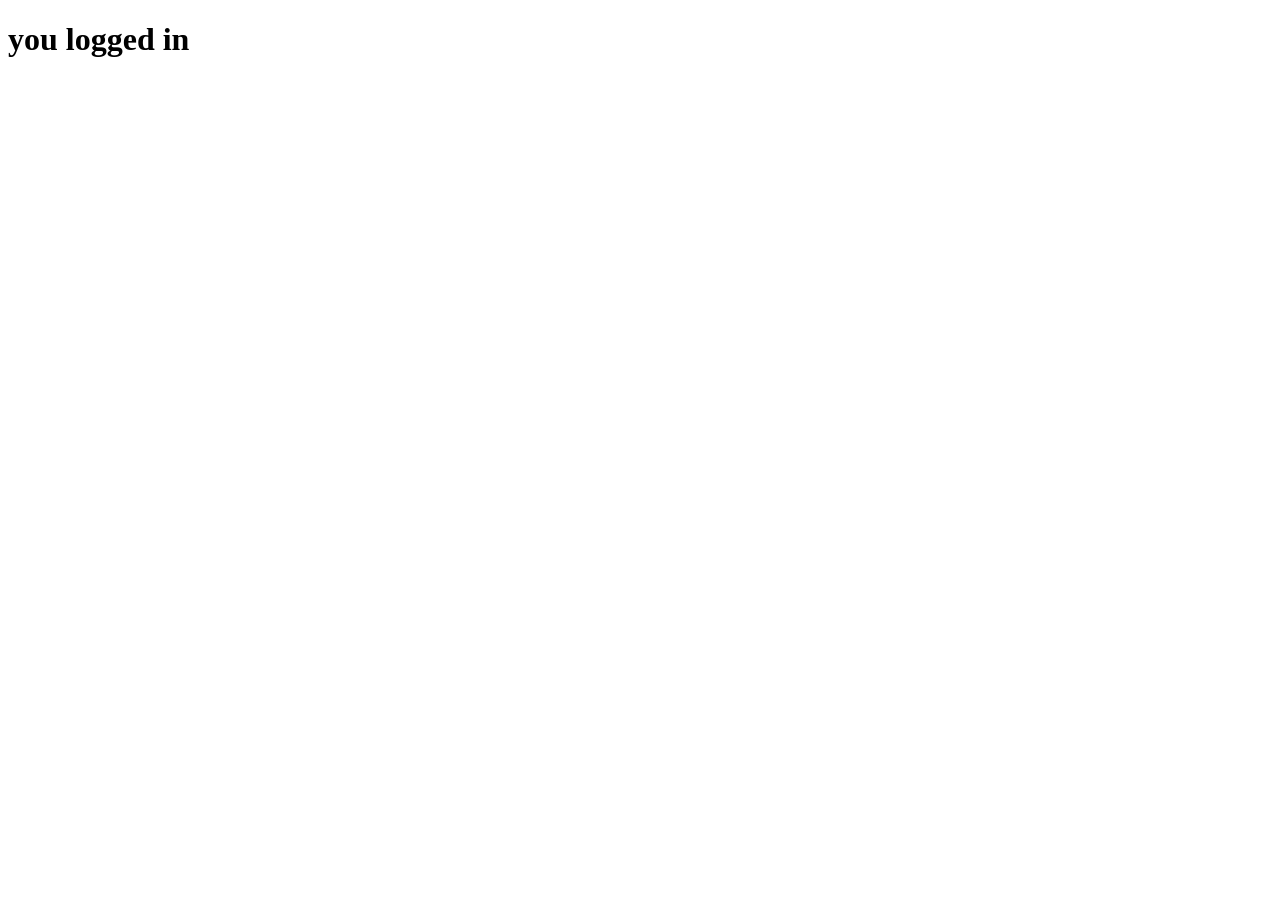
==== index.html @ 561711ca "Add files via upload" ====
<!DOCTYPE html>
<html lang="en">
<head>
    <meta charset="UTF-8">
    <meta name="viewport" content="width=device-width, initial-scale=1.0">
    <title>Document</title>
</head>
<body>
    <h1>you logged in</h1>
</body>
</html>
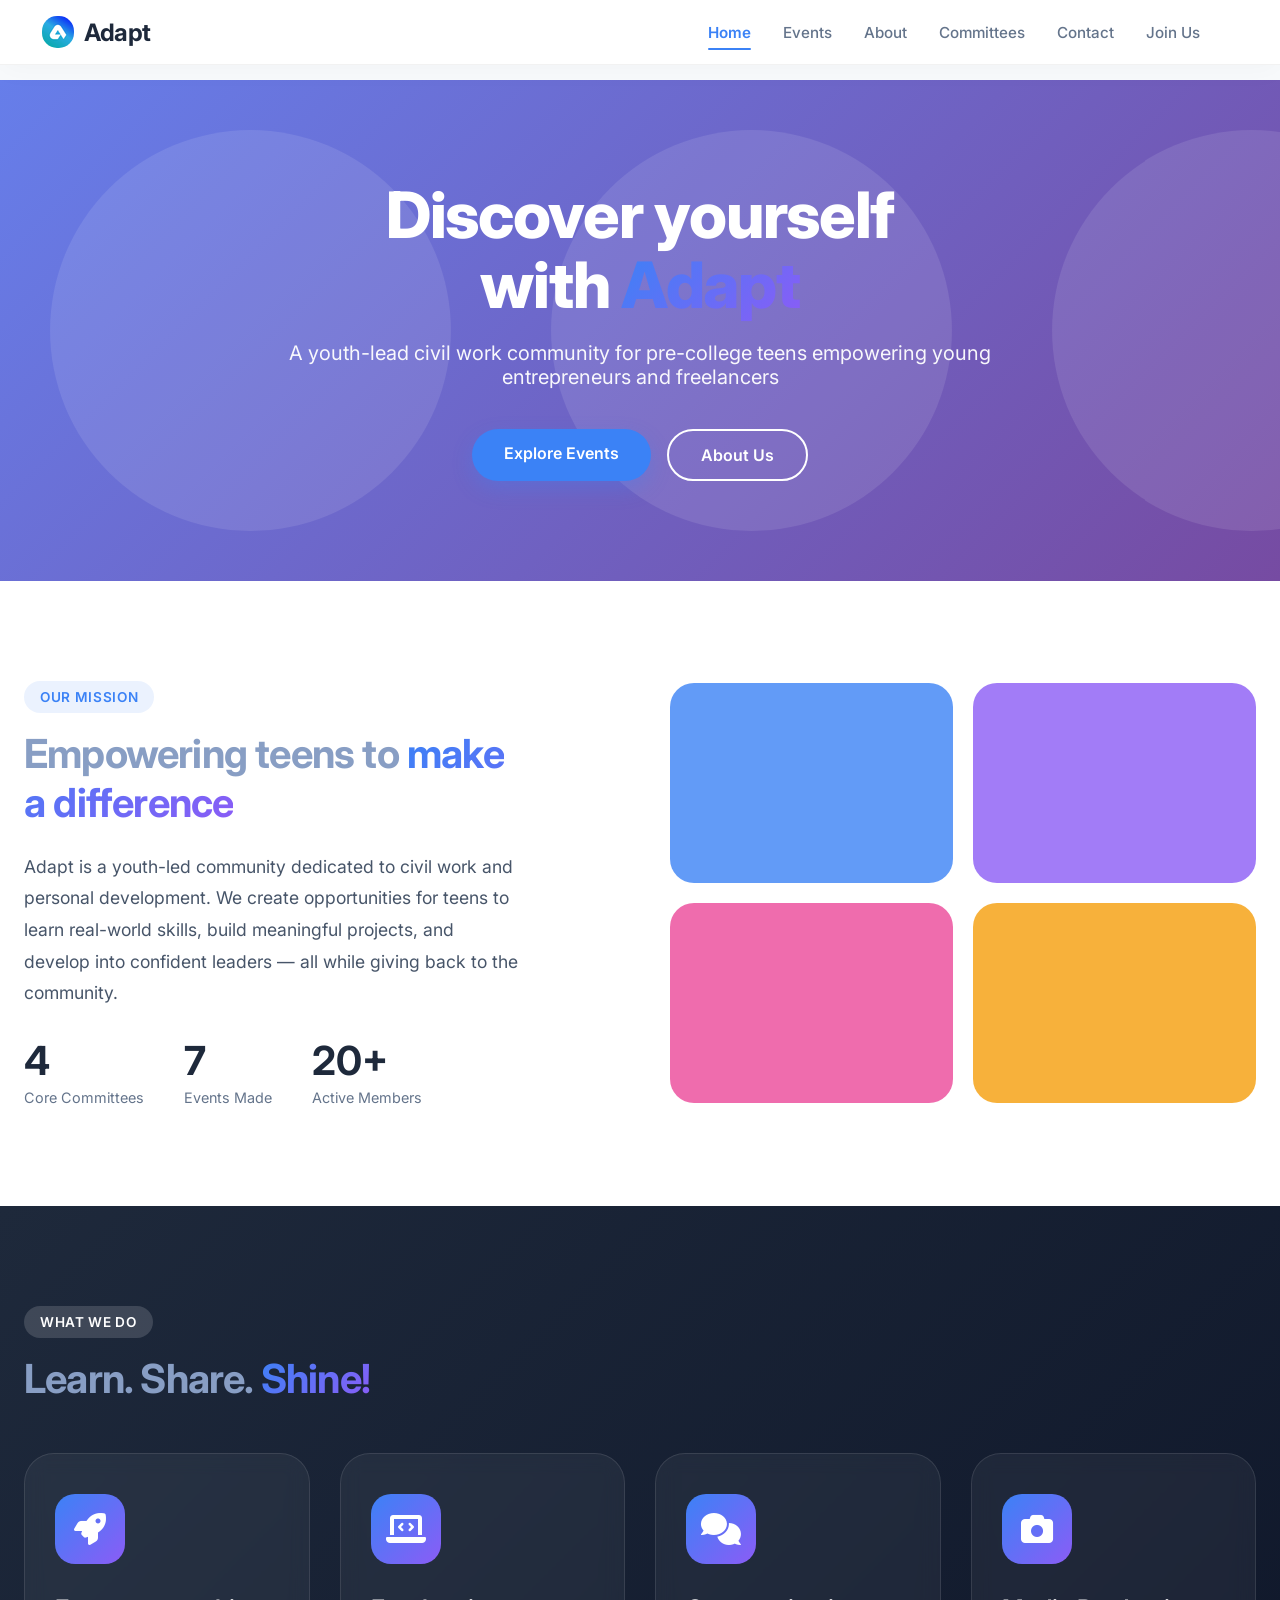
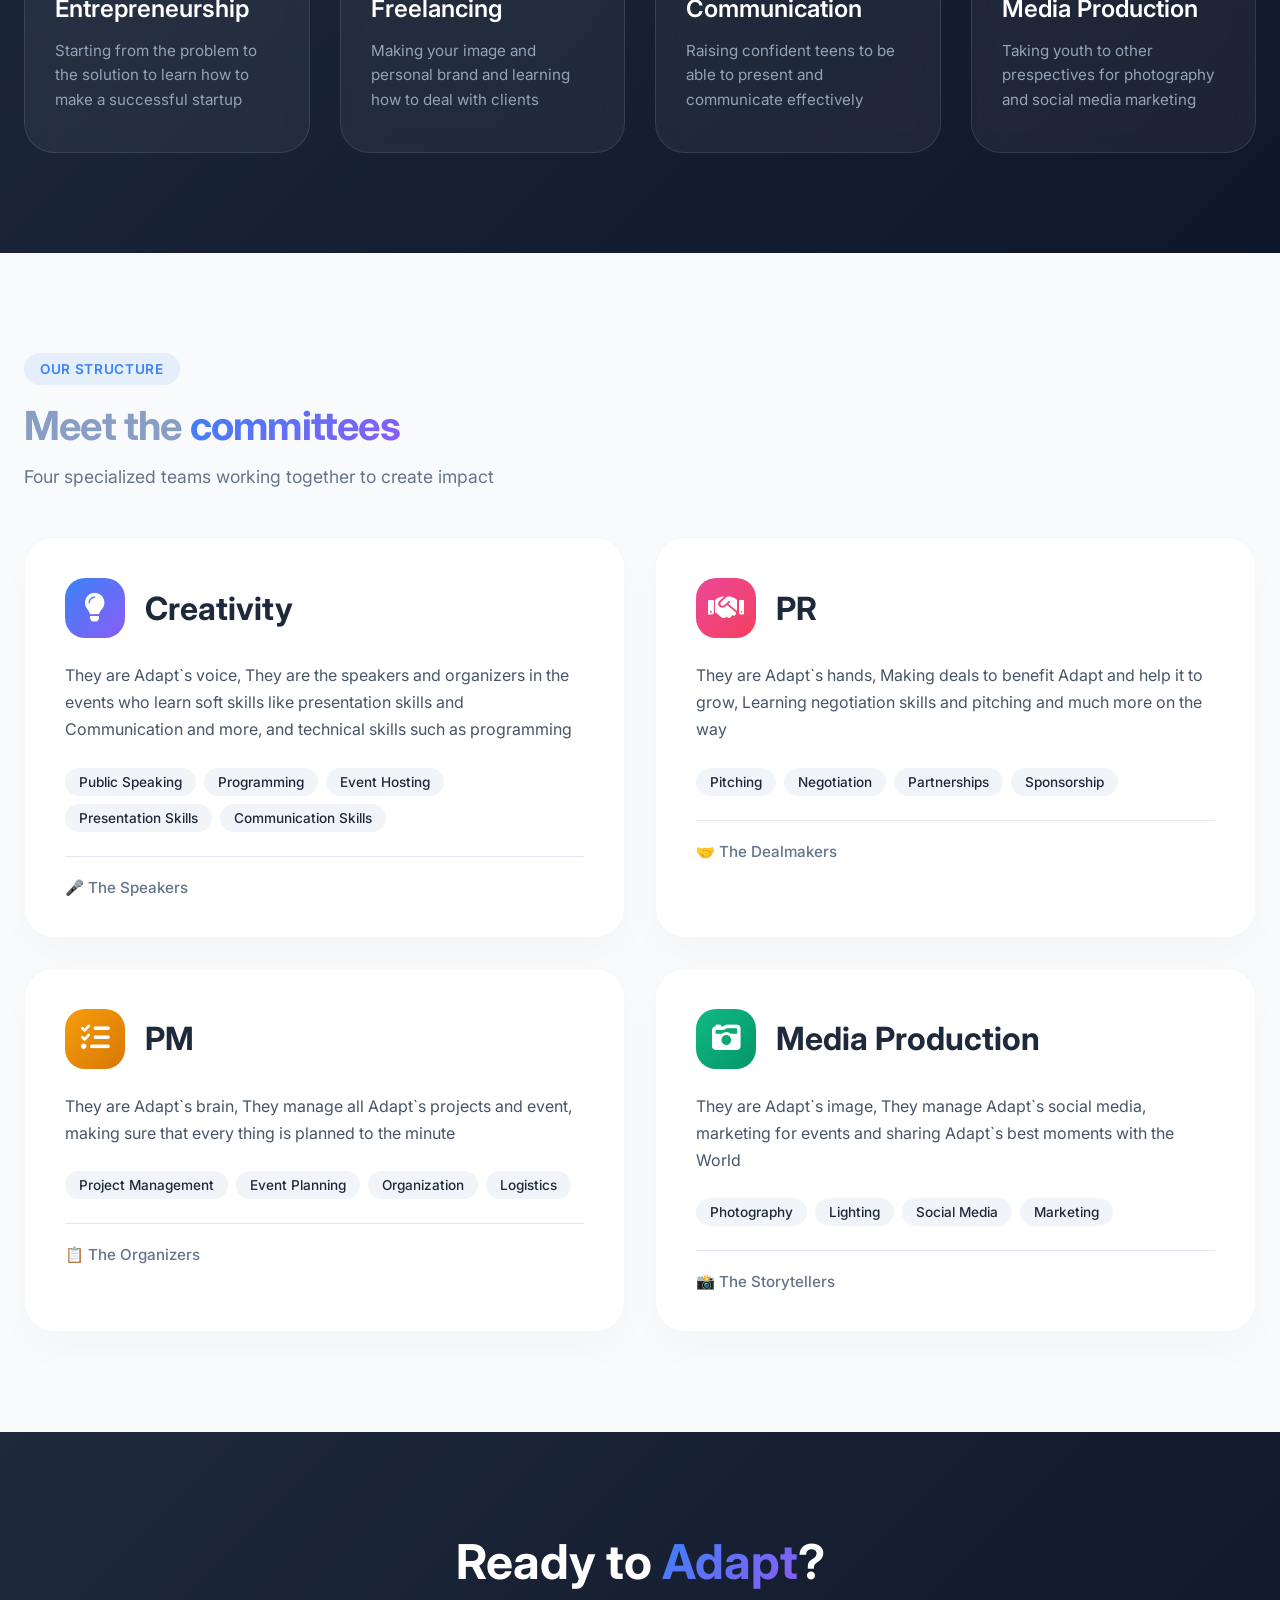
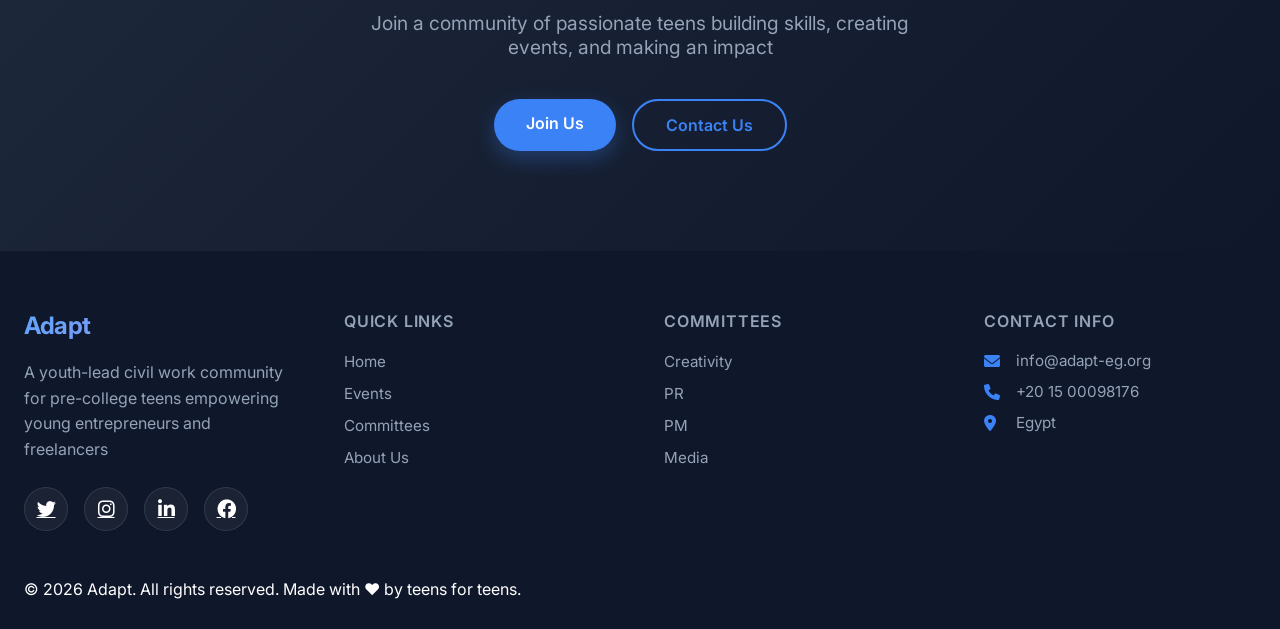
==== commit 5931b4c4: "navbar and events filtering improved navbar and added it to all pages and added a filtering system t" ====
--- a/index.html
+++ b/index.html
@@ -3,9 +3,283 @@
 <head>
     <meta charset="UTF-8">
     <meta name="viewport" content="width=device-width, initial-scale=1.0">
-    <title>Document</title>
+    <title>Adapt · Teen Community for Civil Work</title>
+    <link rel="stylesheet" href="main.css">
+    <link rel="stylesheet" href="https://cdnjs.cloudflare.com/ajax/libs/font-awesome/6.0.0/css/all.min.css">
+    <link href="https://fonts.googleapis.com/css2?family=Inter:wght@300;400;500;600;700;800&display=swap" rel="stylesheet">
 </head>
 <body>
-    <h1>you logged in</h1>
+    <!-- Navigation -->
+    <nav class="navbar">
+        <div class="navbar-container">
+            <div class="brand">
+                <a href="index.html" class="brand-link">
+                    <i class="fas fa-hand-heart"></i>
+                    <img src="adapt.ico" class="adapt-logo">Adapt
+                </a>
+            </div>
+        
+            <div class="nav-menu" id="nav-menu">
+                <div class="nav-links">
+                    <a href="index.html" class="nav-link active">Home</a>
+                    <a href="events.html" class="nav-link">Events</a>
+                    <a href="#about" class="nav-link">About</a>
+                    <a href="#committees" class="nav-link">Committees</a>
+                    <a href="#contact" class="nav-link">Contact</a>
+                    <a href="login.html" class="nav-link">Join Us</a>
+                </div>
+
+                <div class="user-section" id="user-section"></div>
+            </div>
+            <button class="mobile-menu-btn" id="mobile-menu-btn">
+                <i class="fas fa-bars"></i>
+            </button>
+        </div>
+    </nav>
+    
+    <!-- Hero Section -->
+    <section class="hero">
+        <div class="hero-content">
+            <h1 class="hero-title">Discover yourself <br>with <span class="gradient-text">Adapt</span></h1>
+            <p class="hero-sub">A youth-lead civil work community for pre-college teens empowering young entrepreneurs and freelancers</p>
+            <div class="hero-buttons">
+                <a href="events.html" class="primary-btn">Explore Events</a>
+                <a href="#about" class="btn-outline">About Us</a>
+            </div>
+        </div>
+    </section>
+
+    <!-- Mission Section -->
+    <section class="mission-section" id="about">
+        <div class="container">
+            <div class="mission-content">
+                <span class="section-tag">Our Mission</span>
+                <h2 class="section-title">Empowering teens to <span class="gradient-text">make a difference</span></h2>
+                <p class="mission-text">
+                    Adapt is a youth-led community dedicated to civil work and personal development. We create opportunities for teens to learn real-world skills, build meaningful projects, and develop into confident leaders — all while giving back to the community.
+                </p>
+                <div class="mission-stats">
+                    <div class="stat-item">
+                        <span class="stat-number">4</span>
+                        <span class="stat-label">Core Committees</span>
+                    </div>
+                    <div class="stat-item">
+                        <span class="stat-number">7</span>
+                        <span class="stat-label">Events Made</span>
+                    </div>
+                    <div class="stat-item">
+                        <span class="stat-number">20+</span>
+                        <span class="stat-label">Active Members</span>
+                    </div>
+                </div>
+            </div>
+            <div class="mission-image">
+                <div class="image-grid">
+                    <div class="grid-item"><img src=""></div>
+                    <div class="grid-item"><img src=""></div>
+                    <div class="grid-item"><img src=""></div>
+                    <div class="grid-item"><img src=""></div>
+                </div>
+            </div>
+        </div>
+    </section>
+
+    <!-- Topics Section -->
+    <section class="topics-section">
+        <div class="container">
+            <span class="section-tag light">What We Do</span>
+            <h2 class="section-title">Learn. Share. <span class="gradient-text">Shine!</span></h2>
+            <div class="topics-grid">
+                <div class="topic-card">
+                    <div class="topic-icon">
+                        <i class="fas fa-rocket"></i>
+                    </div>
+                    <h3>Entrepreneurship</h3>
+                    <p>Starting from the problem to the solution to learn how to make a successful startup</p>
+                </div>
+                <div class="topic-card">
+                    <div class="topic-icon">
+                        <i class="fas fa-laptop-code"></i>
+                    </div>
+                    <h3>Freelancing</h3>
+                    <p>Making your image and personal brand and learning how to deal with clients</p>
+                </div>
+                <div class="topic-card">
+                    <div class="topic-icon">
+                        <i class="fas fa-comments"></i>
+                    </div>
+                    <h3>Communication</h3>
+                    <p>Raising confident teens to be able to present and communicate effectively </p>
+                </div>
+                <div class="topic-card">
+                    <div class="topic-icon">
+                        <i class="fas fa-camera"></i>
+                    </div>
+                    <h3>Media Production</h3>
+                    <p>Taking youth to other prespectives for photography and social media marketing</p>
+                </div>
+            </div>
+        </div>
+    </section>
+
+    <section id="committees" class="committees-section">
+        <div class="container">
+            <span class="section-tag">Our Structure</span>
+            <h2 class="section-title">Meet the <span class="gradient-text">committees</span></h2>
+            <p class="section-subtitle">Four specialized teams working together to create impact</p>
+
+            <div class="committees-grid">
+                <div class="committee-card creativity" id="creativity">
+                    <div class="committee-header">
+                        <div class="committee-icon">
+                            <i class="fas fa-lightbulb"></i>
+                        </div>
+                        <h3>Creativity</h3>
+                    </div>
+                    <p class="committee-description">
+                        They are Adapt`s voice, They are the speakers and organizers in the events who learn soft skills like presentation skills and Communication and more, and technical skills such as programming 
+                    </p>
+                    <div class="committee-skills">
+                        <span class="skill-tag">Public Speaking</span>
+                        <span class="skill-tag">Programming</span>
+                        <span class="skill-tag">Event Hosting</span>
+                        <span class="skill-tag">Presentation Skills</span>
+                        <span class="skill-tag">Communication Skills</span>
+                    </div>
+                    <div class="committee-footer">
+                        <span class="committee-role">🎤 The Speakers</span>
+                    </div>
+                </div>
+
+                <div class="committee-card pr" id="pr">
+                    <div class="committee-header">
+                        <div class="committee-icon">
+                            <i class="fas fa-handshake"></i>
+                        </div>
+                        <h3>PR</h3>
+                    </div>
+                    <p class="committee-description">
+                        They are Adapt`s hands, Making deals to benefit Adapt and help it to grow, Learning negotiation skills and pitching and much more on the way 
+                    </p>
+                    <div class="committee-skills">
+                        <span class="skill-tag">Pitching</span>
+                        <span class="skill-tag">Negotiation</span>
+                        <span class="skill-tag">Partnerships</span>
+                        <span class="skill-tag">Sponsorship</span>
+                    </div>
+                    <div class="committee-footer">
+                        <span class="committee-role">🤝 The Dealmakers</span>
+                    </div>
+                </div>
+
+                <!-- PM Committee -->
+                <div class="committee-card pm" id="pm">
+                    <div class="committee-header">
+                        <div class="committee-icon">
+                            <i class="fas fa-tasks"></i>
+                        </div>
+                        <h3>PM</h3>
+                    </div>
+                    <p class="committee-description">
+                        They are Adapt`s brain, They manage all Adapt`s projects and event, making sure that every thing is planned to the minute
+                    </p>
+                    <div class="committee-skills">
+                        <span class="skill-tag">Project Management</span>
+                        <span class="skill-tag">Event Planning</span>
+                        <span class="skill-tag">Organization</span>
+                        <span class="skill-tag">Logistics</span>
+                    </div>
+                    <div class="committee-footer">
+                        <span class="committee-role">📋 The Organizers</span>
+                    </div>
+                </div>
+
+                <!-- Media Committee -->
+                <div class="committee-card media" id="media">
+                    <div class="committee-header">
+                        <div class="committee-icon">
+                            <i class="fas fa-camera-retro"></i>
+                        </div>
+                        <h3>Media Production</h3>
+                    </div>
+                    <p class="committee-description">
+                        They are Adapt`s image, They manage Adapt`s social media, marketing for events and sharing Adapt`s best moments with the World
+                    </p>
+                    <div class="committee-skills">
+                        <span class="skill-tag">Photography</span>
+                        <span class="skill-tag">Lighting</span>
+                        <span class="skill-tag">Social Media</span>
+                        <span class="skill-tag">Marketing</span>
+                    </div>
+                    <div class="committee-footer">
+                        <span class="committee-role">📸 The Storytellers</span>
+                    </div>
+                </div>
+            </div>
+        </div>
+    </section>
+
+    <!-- CTA Section -->
+    <section class="cta-section">
+        <div class="container">
+            <div class="cta-content">
+                <h2 class="cta-title">Ready to <span class="gradient-text">Adapt</span>?</h2>
+                <p class="cta-text">Join a community of passionate teens building skills, creating events, and making an impact</p>
+                <div class="cta-buttons">
+                    <a href="register.html" class="primary-btn">Join Us</a>
+                    <a href="#contact" class="btn-outline light">Contact Us</a>
+                </div>
+            </div>
+        </div>
+    </section>
+
+    <!-- Footer -->
+    <footer id="contact">
+        <div class="container">
+            <div class="footer-content">
+                <div class="footer-section">
+                    <h3>Adapt</h3>
+                    <p>A youth-lead civil work community for pre-college teens empowering young entrepreneurs and freelancers</p>
+                    <div class="social-media-links">
+                        <a href="#"><i class="fab fa-twitter"></i></a>
+                        <a href="#"><i class="fab fa-instagram"></i></a>
+                        <a href="#"><i class="fab fa-linkedin-in"></i></a>
+                        <a href="#"><i class="fab fa-facebook"></i></a>
+                    </div>
+                </div>
+                <div class="footer-section">
+                    <h4>Quick links</h4>
+                    <ul>
+                        <li><a href="index.html">Home</a></li>
+                        <li><a href="events.html">Events</a></li>
+                        <li><a href="#committees">Committees</a></li>
+                        <li><a href="#about">About Us</a></li>
+                    </ul>
+                </div>
+                <div class="footer-section">
+                    <h4>Committees</h4>
+                    <ul>
+                        <li><a href="#creativity">Creativity</a></li>
+                        <li><a href="#pr">PR</a></li>
+                        <li><a href="#pm">PM</a></li>
+                        <li><a href="#media">Media</a></li>
+                    </ul>
+                </div>
+                <div class="footer-section">
+                    <h4>Contact Info</h4>
+                    <ul class="contact-info">
+                        <li><i class="fas fa-envelope"></i> info@adapt-eg.org</li>
+                        <li><i class="fas fa-phone"></i> +20 15 00098176</li>
+                        <li><i class="fas fa-map-marker-alt"></i> Egypt</li>
+                    </ul>
+                </div>
+            </div>
+            <div class="footer-bottom">
+                <p>&copy; 2026 Adapt. All rights reserved. Made with ❤️ by teens for teens.</p>
+            </div>
+        </div>
+    </footer>
+
+    <script src="main.js"></script>
 </body>
 </html>
--- a/main.css
+++ b/main.css
@@ -0,0 +1,905 @@
+* {
+    margin: 0;
+    padding: 0;
+    box-sizing: border-box;
+}
+
+body {
+    font-family: 'Inter', -apple-system, BlinkMacSystemFont, 'Segoe UI', Roboto, sans-serif;
+    background: #f8fafc;
+    min-height: 100vh;
+    padding-top: 80px;
+    color: #1e293b;
+}
+
+/* Import Inter font */
+@import url('https://fonts.googleapis.com/css2?family=Inter:wght@300;400;500;600;700;800&display=swap');
+
+/* Navbar Styles */
+.navbar {
+    background: rgba(255, 255, 255, 0.95);
+    backdrop-filter: blur(10px);
+    box-shadow: 0 4px 30px rgba(0, 0, 0, 0.03);
+    position: fixed;
+    top: 0;
+    left: 0;
+    right: 0;
+    z-index: 1000;
+    transition: all 0.3s ease;
+    border-bottom: 1px solid rgba(0, 0, 0, 0.05);
+}
+
+.navbar.scrolled {
+    background: rgba(255, 255, 255, 0.98);
+    box-shadow: 0 4px 30px rgba(0, 0, 0, 0.05);
+}
+
+.navbar-container {
+    max-width: 1280px;
+    margin: 0 auto;
+    padding: 16px 32px;
+    display: flex;
+    justify-content: space-between;
+    align-items: center;
+}
+
+.brand {
+    font-size: 1.5rem;
+    font-weight: 700;
+}
+
+.brand-link {
+    text-decoration: none;
+    color: #1e293b;
+    display: flex;
+    align-items: center;
+    gap: 10px;
+    letter-spacing: -0.02em;
+}
+
+.brand-link i {
+    color: #3b82f6;
+    font-size: 1.4rem;
+}
+
+.adapt-logo{
+    border-radius: 15px;
+}
+
+.nav-menu {
+    display: flex;
+    align-items: center;
+    gap: 48px;
+    margin-left: auto;
+}
+
+.nav-links {
+    display: flex;
+    gap: 32px;
+}
+
+.nav-link {
+    text-decoration: none;
+    color: #64748b;
+    font-weight: 500;
+    font-size: 0.95rem;
+    transition: all 0.2s ease;
+    position: relative;
+    padding: 4px 0;
+}
+
+.nav-link:hover {
+    color: #3b82f6;
+}
+
+.nav-link.active {
+    color: #3b82f6;
+    font-weight: 600;
+}
+
+.nav-link.active::after {
+    content: '';
+    position: absolute;
+    bottom: -4px;
+    left: 0;
+    right: 0;
+    height: 2px;
+    background: #3b82f6;
+    border-radius: 2px;
+}
+
+.user-section {
+    display: flex;
+    align-items: center;
+    gap: 12px;
+}
+
+/* Auth Buttons */
+.btn-login {
+    background: transparent;
+    color: #3b82f6;
+    border: 1.5px solid #3b82f6;
+    padding: 8px 20px;
+    border-radius: 30px;
+    font-weight: 600;
+    font-size: 0.9rem;
+    cursor: pointer;
+    transition: all 0.2s ease;
+}
+
+.btn-login:hover {
+    background: #3b82f6;
+    color: white;
+    transform: translateY(-1px);
+    box-shadow: 0 4px 12px rgba(59, 130, 246, 0.2);
+}
+
+.btn-signup {
+    background: #3b82f6;
+    color: white;
+    border: none;
+    padding: 8px 20px;
+    border-radius: 30px;
+    font-weight: 600;
+    font-size: 0.9rem;
+    cursor: pointer;
+    transition: all 0.2s ease;
+    box-shadow: 0 4px 12px rgba(59, 130, 246, 0.3);
+}
+
+.btn-signup:hover {
+    background: #2563eb;
+    transform: translateY(-1px);
+    box-shadow: 0 6px 16px rgba(59, 130, 246, 0.4);
+}
+
+/* User Menu */
+.user-menu {
+    display: flex;
+    align-items: center;
+    gap: 12px;
+    background: #f8fafc;
+    padding: 6px 12px 6px 6px;
+    border-radius: 40px;
+    border: 1px solid #e2e8f0;
+}
+
+.user-avatar {
+    width: 36px;
+    height: 36px;
+    background: linear-gradient(135deg, #3b82f6 0%, #8b5cf6 100%);
+    border-radius: 50%;
+    display: flex;
+    align-items: center;
+    justify-content: center;
+    color: white;
+    font-weight: 600;
+    font-size: 1rem;
+    box-shadow: 0 2px 8px rgba(59, 130, 246, 0.3);
+}
+
+.user-name {
+    font-weight: 500;
+    color: #1e293b;
+    font-size: 0.95rem;
+}
+
+.btn-logout {
+    background: transparent;
+    color: #ef4444;
+    border: 1px solid #ef4444;
+    padding: 6px 14px;
+    border-radius: 30px;
+    cursor: pointer;
+    font-size: 0.85rem;
+    font-weight: 500;
+    transition: all 0.2s ease;
+}
+
+.btn-logout:hover {
+    background: #ef4444;
+    color: white;
+    border-color: #ef4444;
+}
+
+.mobile-menu-btn {
+    display: none;
+    background: none;
+    border: none;
+    font-size: 1.5rem;
+    color: #1e293b;
+    cursor: pointer;
+    width: 40px;
+    height: 40px;
+    border-radius: 8px;
+    transition: background 0.2s ease;
+}
+
+.mobile-menu-btn:hover {
+    background: #f1f5f9;
+}
+
+/* Hero Section */
+.hero {
+    background: linear-gradient(135deg, #667eea 0%, #764ba2 100%);
+    padding: 100px 24px;
+    text-align: center;
+    color: white;
+    position: relative;
+    overflow: hidden;
+}
+
+.hero::before {
+    content: '';
+    position: absolute;
+    top: 0;
+    left: 0;
+    right: 0;
+    bottom: 0;
+    background: url('data:image/svg+xml,<svg xmlns="http://www.w3.org/2000/svg" viewBox="0 0 100 100" opacity="0.1"><circle cx="50" cy="50" r="40" fill="white"/></svg>') repeat;
+    animation: float 20s linear infinite;
+}
+
+@keyframes float {
+    from { transform: translateY(0) rotate(0deg); }
+    to { transform: translateY(-100px) rotate(10deg); }
+}
+
+.hero-content {
+    max-width: 800px;
+    margin: 0 auto;
+    position: relative;
+    z-index: 1;
+}
+
+.hero-title {
+    font-size: 4rem;
+    font-weight: 800;
+    margin-bottom: 20px;
+    letter-spacing: -0.02em;
+    line-height: 1.1;
+    animation: fadeInUp 0.8s ease;
+}
+
+.hero-sub {
+    font-size: 1.25rem;
+    margin-bottom: 40px;
+    opacity: 0.95;
+    animation: fadeInUp 1s ease;
+    font-weight: 400;
+}
+
+/* Events Section */
+.events-section {
+    padding: 60px 24px;
+    background: #f8fafc;
+}
+
+.section-header {
+    text-align: center;
+    margin-bottom: 48px;
+}
+
+.section-title {
+    font-size: 2.5rem;
+    font-weight: 700;
+    color: #889ec4;
+    margin-bottom: 12px;
+    letter-spacing: -0.02em;
+}
+
+.section-sub {
+    color: #64748b;
+    font-size: 1.1rem;
+}
+
+.events-grid {
+    display: grid;
+    grid-template-columns: repeat(auto-fill, minmax(360px, 1fr));
+    gap: 30px;
+}
+
+/* Footer */
+footer {
+    background: #0f172a;
+    color: white;
+    padding: 60px 24px 30px;
+}
+
+.footer-content {
+    display: grid;
+    grid-template-columns: repeat(auto-fit, minmax(250px, 1fr));
+    gap: 48px;
+    margin-bottom: 48px;
+}
+
+.footer-section h3 {
+    font-size: 1.5rem;
+    margin-bottom: 20px;
+    font-weight: 700;
+    letter-spacing: -0.02em;
+    background: linear-gradient(135deg, #60a5fa, #a78bfa);
+    -webkit-background-clip: text;
+    -webkit-text-fill-color: transparent;
+}
+
+.footer-section h4 {
+    font-size: 1rem;
+    margin-bottom: 20px;
+    color: #94a3b8;
+    font-weight: 600;
+    text-transform: uppercase;
+    letter-spacing: 0.05em;
+}
+
+.footer-section p {
+    color: #94a3b8;
+    line-height: 1.6;
+    margin-bottom: 24px;
+}
+
+.footer-section ul {
+    list-style: none;
+}
+
+.footer-section ul li {
+    margin-bottom: 12px;
+}
+
+.footer-section ul li a {
+    color: #94a3b8;
+    text-decoration: none;
+    transition: all 0.2s ease;
+    font-size: 0.95rem;
+}
+
+.footer-section ul li a:hover {
+    color: white;
+    padding-left: 5px;
+}
+
+.social-media-links {
+    display: flex;
+    gap: 16px;
+}
+
+.social-media-links a {
+    color: white;
+    background: rgba(255, 255, 255, 0.05);
+    width: 44px;
+    height: 44px;
+    border-radius: 50%;
+    display: flex;
+    align-items: center;
+    justify-content: center;
+    transition: all 0.3s ease;
+    font-size: 1.2rem;
+    border: 1px solid rgba(255, 255, 255, 0.1);
+}
+
+.social-media-links a:hover {
+    background: #3b82f6;
+    transform: translateY(-3px);
+    border-color: transparent;
+}
+
+.contact-info li {
+    display: flex;
+    align-items: center;
+    gap: 12px;
+    color: #94a3b8;
+    font-size: 0.95rem;
+}
+
+.contact-info i {
+    color: #3b82f6;
+    width: 20px;
+    font-size: 1rem;
+}
+
+
+/* Animations */
+@keyframes fadeInUp {
+    from {
+        opacity: 0;
+        transform: translateY(20px);
+    }
+    to {
+        opacity: 1;
+        transform: translateY(0);
+    }
+}
+
+/* Mobile Responsive */
+@media (max-width: 768px) {
+    body {
+        padding-top: 70px;
+    }
+
+    .navbar-container {
+        padding: 12px 20px;
+    }
+
+    .nav-menu {
+        position: fixed;
+        top: 70px;
+        left: 20px;
+        right: 20px;
+        background: white;
+        flex-direction: column;
+        gap: 20px;
+        padding: 24px;
+        border-radius: 24px;
+        box-shadow: 0 20px 40px rgba(0, 0, 0, 0.1);
+        transform: translateY(-150%);
+        transition: transform 0.3s ease;
+        border: 1px solid #e2e8f0;
+    }
+
+    .nav-menu.active {
+        transform: translateY(0);
+    }
+
+    .nav-links {
+        flex-direction: column;
+        text-align: center;
+        gap: 16px;
+        width: 100%;
+    }
+
+    .nav-link {
+        display: block;
+        padding: 8px;
+    }
+
+    .user-section {
+        width: 100%;
+        justify-content: center;
+    }
+
+    .mobile-menu-btn {
+        display: flex;
+        align-items: center;
+        justify-content: center;
+    }
+
+    .hero-title {
+        font-size: 2.5rem;
+    }
+
+    .hero-sub {
+        font-size: 1.1rem;
+    }
+
+    .filter-bar {
+        flex-direction: column;
+        padding: 20px;
+    }
+
+    .filter-group {
+        width: 100%;
+    }
+
+    .filter-btn {
+        width: 100%;
+        justify-content: center;
+    }
+
+    .events-grid {
+        grid-template-columns: 1fr;
+    }
+
+    .footer-content {
+        gap: 32px;
+    }
+}
+/* Additional Styles for About Page */
+
+/* Gradient Text */
+.gradient-text {
+    background: linear-gradient(135deg, #3b82f6 0%, #8b5cf6 100%);
+    -webkit-background-clip: text;
+    -webkit-text-fill-color: transparent;
+    background-clip: text;
+}
+
+/* Hero Buttons */
+.hero-buttons {
+    display: flex;
+    gap: 16px;
+    justify-content: center;
+    margin-top: 32px;
+}
+
+.primary-btn {
+    background: #3b82f6;
+    color: white;
+    padding: 14px 32px;
+    border-radius: 40px;
+    font-weight: 600;
+    text-decoration: none;
+    transition: all 0.3s ease;
+    box-shadow: 0 8px 20px rgba(59, 130, 246, 0.3);
+}
+
+.primary-btn:hover {
+    background: #2563eb;
+    transform: translateY(-2px);
+    box-shadow: 0 12px 28px rgba(59, 130, 246, 0.4);
+}
+
+.btn-outline {
+    background: transparent;
+    color: white;
+    padding: 14px 32px;
+    border-radius: 40px;
+    font-weight: 600;
+    text-decoration: none;
+    border: 2px solid white;
+    transition: all 0.3s ease;
+}
+
+.btn-outline:hover {
+    background: white;
+    color: #1e293b;
+    transform: translateY(-2px);
+}
+
+.btn-outline.light {
+    border-color: #3b82f6;
+    color: #3b82f6;
+}
+
+.btn-outline.light:hover {
+    background: #3b82f6;
+    color: white;
+}
+
+/* Section Tag */
+.section-tag {
+    display: inline-block;
+    background: rgba(59, 130, 246, 0.1);
+    color: #3b82f6;
+    padding: 8px 16px;
+    border-radius: 40px;
+    font-size: 0.85rem;
+    font-weight: 600;
+    text-transform: uppercase;
+    letter-spacing: 0.05em;
+    margin-bottom: 16px;
+}
+
+.section-tag.light {
+    background: rgba(255, 255, 255, 0.15);
+    color: white;
+}
+
+/* Mission Section */
+.mission-section {
+    padding: 100px 24px;
+    background: white;
+}
+
+.mission-section .container {
+    display: grid;
+    grid-template-columns: 1fr 1fr;
+    gap: 60px;
+    align-items: center;
+}
+
+.mission-content {
+    max-width: 500px;
+}
+
+.mission-text {
+    color: #475569;
+    line-height: 1.8;
+    font-size: 1.1rem;
+    margin: 24px 0 32px;
+}
+
+.mission-stats {
+    display: flex;
+    gap: 40px;
+}
+
+.stat-item {
+    display: flex;
+    flex-direction: column;
+}
+
+.stat-number {
+    font-size: 2.5rem;
+    font-weight: 700;
+    color: #1e293b;
+    line-height: 1;
+}
+
+.stat-label {
+    color: #64748b;
+    font-size: 0.9rem;
+    margin-top: 8px;
+}
+
+.mission-image {
+    position: relative;
+}
+
+.image-grid {
+    display: grid;
+    grid-template-columns: repeat(2, 1fr);
+    gap: 20px;
+}
+
+.grid-item {
+    background: linear-gradient(135deg, #3b82f6 0%, #8b5cf6 100%);
+    border-radius: 24px;
+    height: 200px;
+    opacity: 0.8;
+}
+
+.grid-item:nth-child(1) { background: #3b82f6; }
+.grid-item:nth-child(2) { background: #8b5cf6; }
+.grid-item:nth-child(3) { background: #ec4899; }
+.grid-item:nth-child(4) { background: #f59e0b; }
+
+/* Topics Section */
+.topics-section {
+    padding: 100px 24px;
+    background: linear-gradient(135deg, #1e293b 0%, #0f172a 100%);
+    color: white;
+}
+
+.topics-grid {
+    display: grid;
+    grid-template-columns: repeat(4, 1fr);
+    gap: 30px;
+    margin-top: 50px;
+}
+
+.topic-card {
+    background: rgba(255, 255, 255, 0.05);
+    padding: 40px 30px;
+    border-radius: 30px;
+    backdrop-filter: blur(10px);
+    border: 1px solid rgba(255, 255, 255, 0.1);
+    transition: all 0.3s ease;
+}
+
+.topic-card:hover {
+    transform: translateY(-10px);
+    background: rgba(255, 255, 255, 0.1);
+    border-color: rgba(255, 255, 255, 0.2);
+}
+
+.topic-icon {
+    width: 70px;
+    height: 70px;
+    background: linear-gradient(135deg, #3b82f6 0%, #8b5cf6 100%);
+    border-radius: 20px;
+    display: flex;
+    align-items: center;
+    justify-content: center;
+    margin-bottom: 30px;
+}
+
+.topic-icon i {
+    font-size: 2rem;
+    color: white;
+}
+
+.topic-card h3 {
+    font-size: 1.5rem;
+    margin-bottom: 16px;
+    font-weight: 600;
+}
+
+.topic-card p {
+    color: #94a3b8;
+    line-height: 1.6;
+    font-size: 0.95rem;
+}
+
+/* Committees Section */
+.committees-section {
+    padding: 100px 24px;
+    background: #f8fafc;
+}
+
+.section-subtitle {
+    color: #64748b;
+    font-size: 1.1rem;
+    margin-top: 16px;
+}
+
+.committees-grid {
+    display: grid;
+    grid-template-columns: repeat(2, 1fr);
+    gap: 30px;
+    margin-top: 50px;
+}
+
+.committee-card {
+    background: white;
+    padding: 40px;
+    border-radius: 30px;
+    box-shadow: 0 20px 40px rgba(0, 0, 0, 0.02);
+    transition: all 0.3s ease;
+    border: 1px solid rgba(0, 0, 0, 0.03);
+}
+
+.committee-card:hover {
+    transform: translateY(-8px);
+    box-shadow: 0 30px 60px rgba(0, 0, 0, 0.06);
+}
+
+.committee-header {
+    display: flex;
+    align-items: center;
+    gap: 20px;
+    margin-bottom: 24px;
+}
+
+.committee-icon {
+    width: 60px;
+    height: 60px;
+    border-radius: 20px;
+    display: flex;
+    align-items: center;
+    justify-content: center;
+}
+
+.committee-card.creativity .committee-icon {
+    background: linear-gradient(135deg, #3b82f6 0%, #8b5cf6 100%);
+}
+
+.committee-card.pr .committee-icon {
+    background: linear-gradient(135deg, #ec4899 0%, #f43f5e 100%);
+}
+
+.committee-card.pm .committee-icon {
+    background: linear-gradient(135deg, #f59e0b 0%, #d97706 100%);
+}
+
+.committee-card.media .committee-icon {
+    background: linear-gradient(135deg, #10b981 0%, #059669 100%);
+}
+
+.committee-icon i {
+    font-size: 1.8rem;
+    color: white;
+}
+
+.committee-header h3 {
+    font-size: 2rem;
+    font-weight: 700;
+    margin: 0;
+}
+
+.committee-description {
+    color: #475569;
+    line-height: 1.7;
+    margin-bottom: 24px;
+}
+
+.committee-skills {
+    display: flex;
+    flex-wrap: wrap;
+    gap: 8px;
+    margin-bottom: 24px;
+}
+
+.skill-tag {
+    background: #f1f5f9;
+    color: #1e293b;
+    padding: 6px 14px;
+    border-radius: 40px;
+    font-size: 0.85rem;
+    font-weight: 500;
+}
+
+.committee-footer {
+    padding-top: 20px;
+    border-top: 1px solid #e2e8f0;
+}
+
+.committee-role {
+    color: #64748b;
+    font-size: 0.95rem;
+    font-weight: 500;
+}
+
+/* CTA Section */
+.cta-section {
+    padding: 100px 24px;
+    background: linear-gradient(135deg, #1e293b 0%, #0f172a 100%);
+    color: white;
+    text-align: center;
+}
+
+.cta-content {
+    max-width: 600px;
+    margin: 0 auto;
+}
+
+.cta-title {
+    font-size: 3rem;
+    font-weight: 700;
+    margin-bottom: 20px;
+}
+
+.cta-text {
+    color: #94a3b8;
+    font-size: 1.2rem;
+    margin-bottom: 40px;
+}
+
+.cta-buttons {
+    display: flex;
+    gap: 16px;
+    justify-content: center;
+}
+
+/* Responsive Design */
+@media (max-width: 1024px) {
+    .mission-section .container {
+        grid-template-columns: 1fr;
+        gap: 40px;
+    }
+    
+    .mission-content {
+        max-width: 100%;
+        text-align: center;
+    }
+    
+    .mission-stats {
+        justify-content: center;
+    }
+    
+    .topics-grid {
+        grid-template-columns: repeat(2, 1fr);
+    }
+}
+
+@media (max-width: 768px) {
+    .hero-title {
+        font-size: 2.5rem;
+    }
+    
+    .mission-stats {
+        flex-direction: column;
+        gap: 20px;
+        align-items: center;
+    }
+    
+    .stat-item {
+        align-items: center;
+    }
+    
+    .topics-grid {
+        grid-template-columns: 1fr;
+    }
+    
+    .committees-grid {
+        grid-template-columns: 1fr;
+    }
+    
+    .cta-buttons {
+        flex-direction: column;
+    }
+    
+    .cta-title {
+        font-size: 2rem;
+    }
+}
+
+@media (max-width: 480px) {
+    .hero-buttons {
+        flex-direction: column;
+    }
+    
+    .primary-btn, .btn-outline {
+        width: 100%;
+        text-align: center;
+    }
+}
